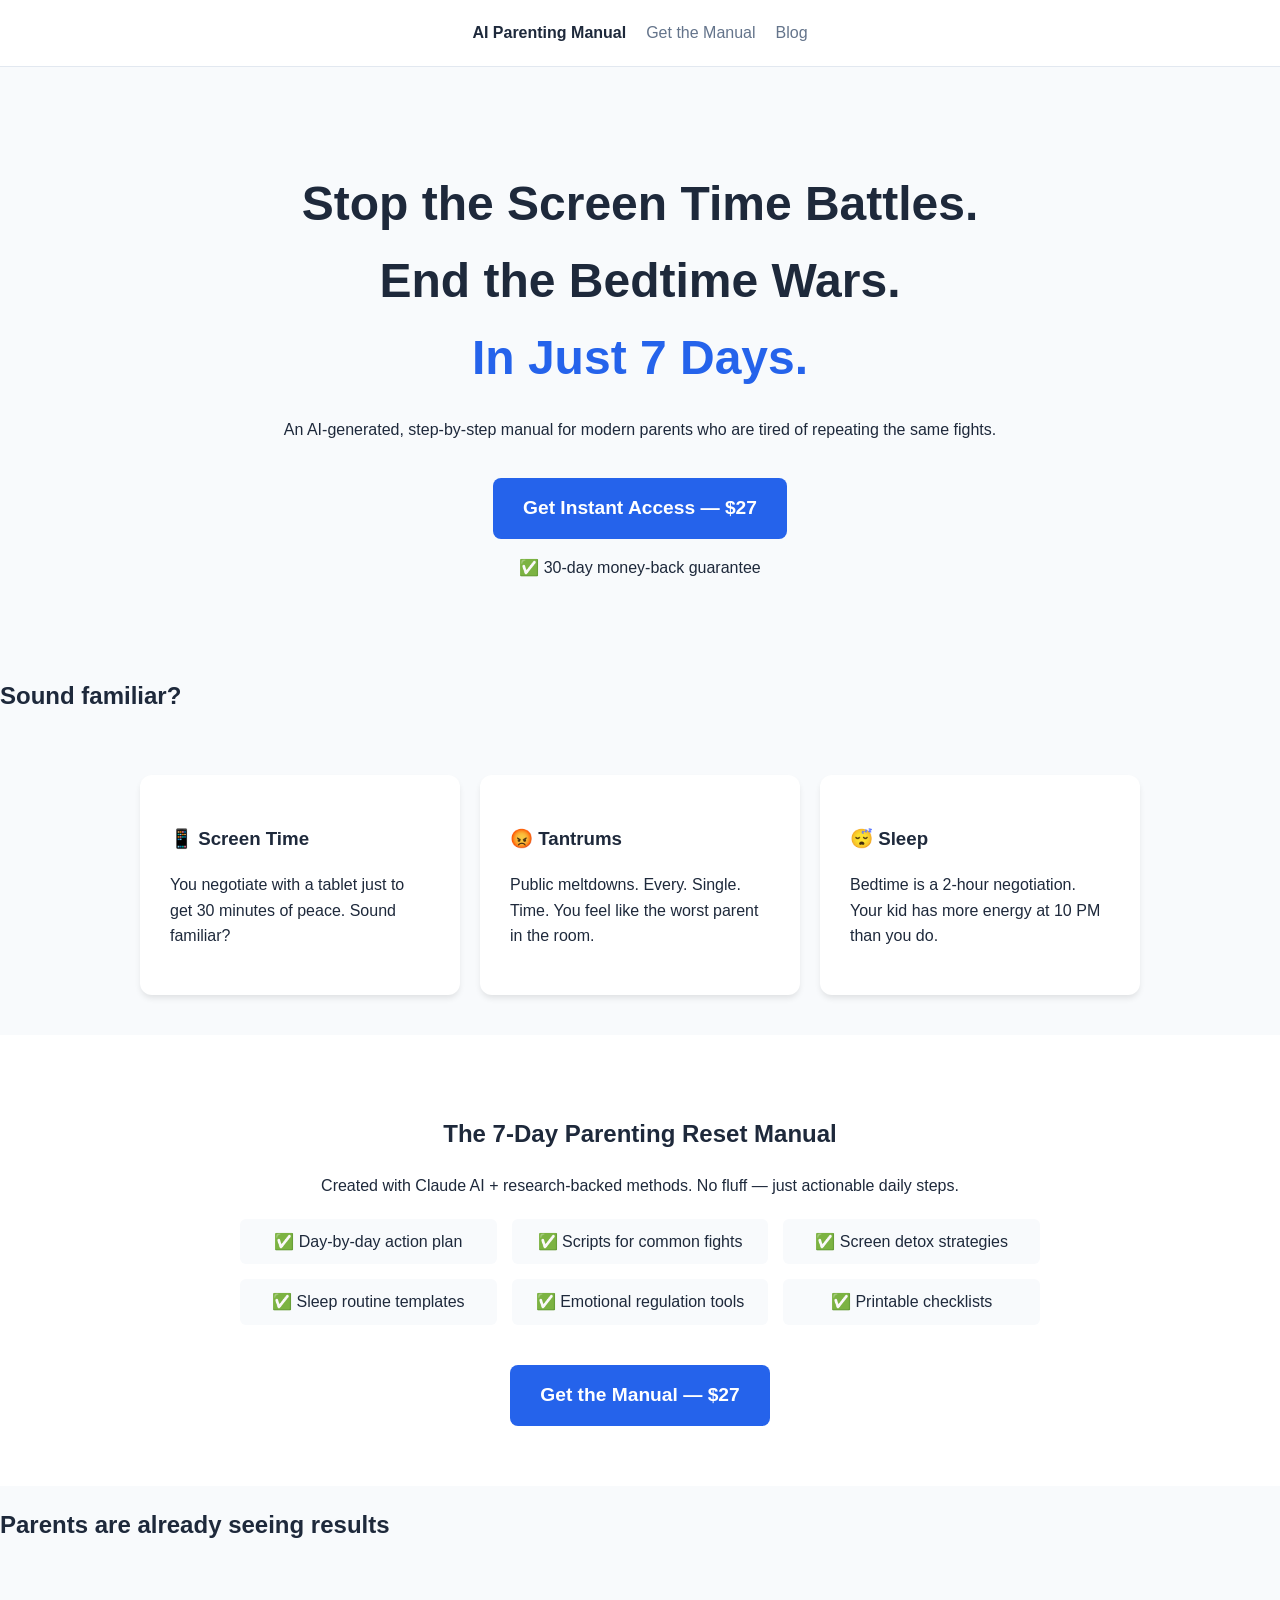
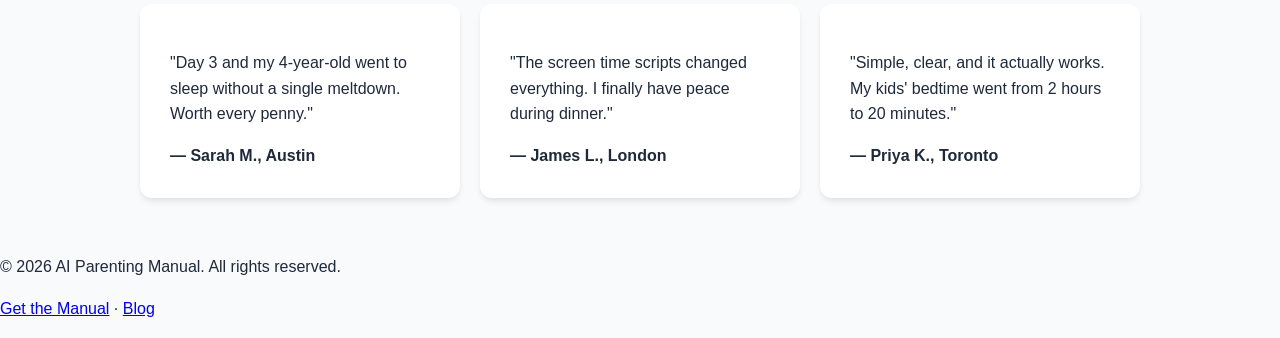
==== index.html @ ca25689a "Add files via upload" ====
<!DOCTYPE html>
<html lang="en">
<head>
    <meta charset="UTF-8">
    <meta name="viewport" content="width=device-width, initial-scale=1.0">
    <title>AI Parenting Manual — Solve Screen Time, Meltdowns & Sleep in 7 Days</title>
    <meta name="description" content="A proven 7-day AI-generated manual helping parents reduce screen time, end tantrums, and fix sleep issues. Download instantly.">
    <meta property="og:title" content="AI Parenting Manual — 7-Day Parenting Reset">
    <meta property="og:description" content="AI-generated guide to reduce screen time, stop tantrums, and fix sleep.">
    <meta property="og:image" content="https://your-site.vercel.app/og-cover.png">
    <meta property="og:type" content="website">
    <link rel="stylesheet" href="styles.css">
</head>
<body>
    <nav>
        <a href="index.html" class="logo">AI Parenting Manual</a>
        <a href="product.html" class="nav-link">Get the Manual</a>
        <a href="blog.html" class="nav-link">Blog</a>
    </nav>

    <section class="hero">
        <div class="hero-content">
            <h1>Stop the Screen Time Battles.<br>End the Bedtime Wars.<br><span class="accent">In Just 7 Days.</span></h1>
            <p class="subtitle">An AI-generated, step-by-step manual for modern parents who are tired of repeating the same fights.</p>
            <a href="product.html" class="cta-button">Get Instant Access — $27</a>
            <p class="guarantee">✅ 30-day money-back guarantee</p>
        </div>
    </section>

    <section class="problems">
        <h2>Sound familiar?</h2>
        <div class="problem-grid">
            <div class="problem-card">
                <h3>📱 Screen Time</h3>
                <p>You negotiate with a tablet just to get 30 minutes of peace. Sound familiar?</p>
            </div>
            <div class="problem-card">
                <h3>😡 Tantrums</h3>
                <p>Public meltdowns. Every. Single. Time. You feel like the worst parent in the room.</p>
            </div>
            <div class="problem-card">
                <h3>😴 Sleep</h3>
                <p>Bedtime is a 2-hour negotiation. Your kid has more energy at 10 PM than you do.</p>
            </div>
        </div>
    </section>

    <section class="solution">
        <h2>The 7-Day Parenting Reset Manual</h2>
        <p>Created with Claude AI + research-backed methods. No fluff — just actionable daily steps.</p>
        <div class="features">
            <div class="feature">✅ Day-by-day action plan</div>
            <div class="feature">✅ Scripts for common fights</div>
            <div class="feature">✅ Screen detox strategies</div>
            <div class="feature">✅ Sleep routine templates</div>
            <div class="feature">✅ Emotional regulation tools</div>
            <div class="feature">✅ Printable checklists</div>
        </div>
        <a href="product.html" class="cta-button">Get the Manual — $27</a>
    </section>

    <section class="testimonials">
        <h2>Parents are already seeing results</h2>
        <div class="testimonial-grid">
            <div class="testimonial">
                <p>"Day 3 and my 4-year-old went to sleep without a single meltdown. Worth every penny."</p>
                <strong>— Sarah M., Austin</strong>
            </div>
            <div class="testimonial">
                <p>"The screen time scripts changed everything. I finally have peace during dinner."</p>
                <strong>— James L., London</strong>
            </div>
            <div class="testimonial">
                <p>"Simple, clear, and it actually works. My kids' bedtime went from 2 hours to 20 minutes."</p>
                <strong>— Priya K., Toronto</strong>
            </div>
        </div>
    </section>

    <footer>
        <p>© 2026 AI Parenting Manual. All rights reserved.</p>
        <p><a href="product.html">Get the Manual</a> · <a href="blog.html">Blog</a></p>
    </footer>
</body>
</html>
---- styles.css ----
/* Simple, clean, high-conversion design */
:root {
    --primary: #2563eb;
    --dark: #1e293b;
    --light: #f8fafc;
    --accent: #f59e0b;
}

body {
    font-family: -apple-system, BlinkMacSystemFont, "Segoe UI", Roboto, sans-serif;
    line-height: 1.6;
    color: var(--dark);
    margin: 0;
    padding: 0;
    background: var(--light);
}

nav {
    display: flex;
    justify-content: center;
    gap: 20px;
    padding: 20px;
    background: white;
    border-bottom: 1px solid #e2e8f0;
}

.logo { font-weight: bold; color: var(--dark); text-decoration: none; }
.nav-link { color: #64748b; text-decoration: none; }
.nav-link.active { color: var(--primary); font-weight: bold; }

.hero { padding: 60px 20px; text-align: center; }
.hero h1 { font-size: 3rem; margin-bottom: 20px; }
.accent { color: var(--primary); }
.cta-button { 
    display: inline-block; padding: 15px 30px; background: var(--primary); 
    color: white; text-decoration: none; border-radius: 8px; font-weight: bold; font-size: 1.2rem;
    margin-top: 20px;
}

.problem-grid, .testimonial-grid { 
    display: grid; grid-template-columns: repeat(auto-fit, minmax(300px, 1fr)); 
    gap: 20px; padding: 40px; max-width: 1000px; margin: auto; 
}

.problem-card, .testimonial { 
    background: white; padding: 30px; border-radius: 12px; box-shadow: 0 4px 6px -1px rgb(0 0 0 / 0.1); 
}

.solution { background: white; padding: 60px 20px; text-align: center; }
.features { 
    display: grid; grid-template-columns: repeat(auto-fit, minmax(250px, 1fr)); 
    gap: 15px; max-width: 800px; margin: 20px auto; 
}
.feature { padding: 10px; background: var(--light); border-radius: 6px; }

.checkout-container { 
    display: flex; gap: 40px; max-width: 900px; margin: 40px auto; padding: 0 20px;
}
.checkout-left, .checkout-right { flex: 1; }
.checkout-right { background: white; padding: 30px; border-radius: 12px; box-shadow: 0 4px 6px -1px rgb(0 0 0 / 0.1); }
.form-group { margin-bottom: 15px; }
.form-group label { display: block; margin-bottom: 5px; }
.form-group input, .form-group select { width: 100%; padding: 10px; border: 1px solid #cbd5e1; border-radius: 6px; }
.btn-primary { width: 100%; padding: 15px; background: var(--primary); color: white; border: none; border-radius: 6px; cursor: pointer; }

.blog-container { display: flex; max-width: 1100px; margin: 40px auto; gap: 40px; padding: 0 20px; }
.blog-posts { flex: 2; }
.blog-sidebar { flex: 1; }
.sidebar-card { background: white; padding: 20px; border-radius: 8px; margin-bottom: 20px; }
.blog-post { background: white; padding: 25px; border-radius: 8px; margin-bottom: 20px; }
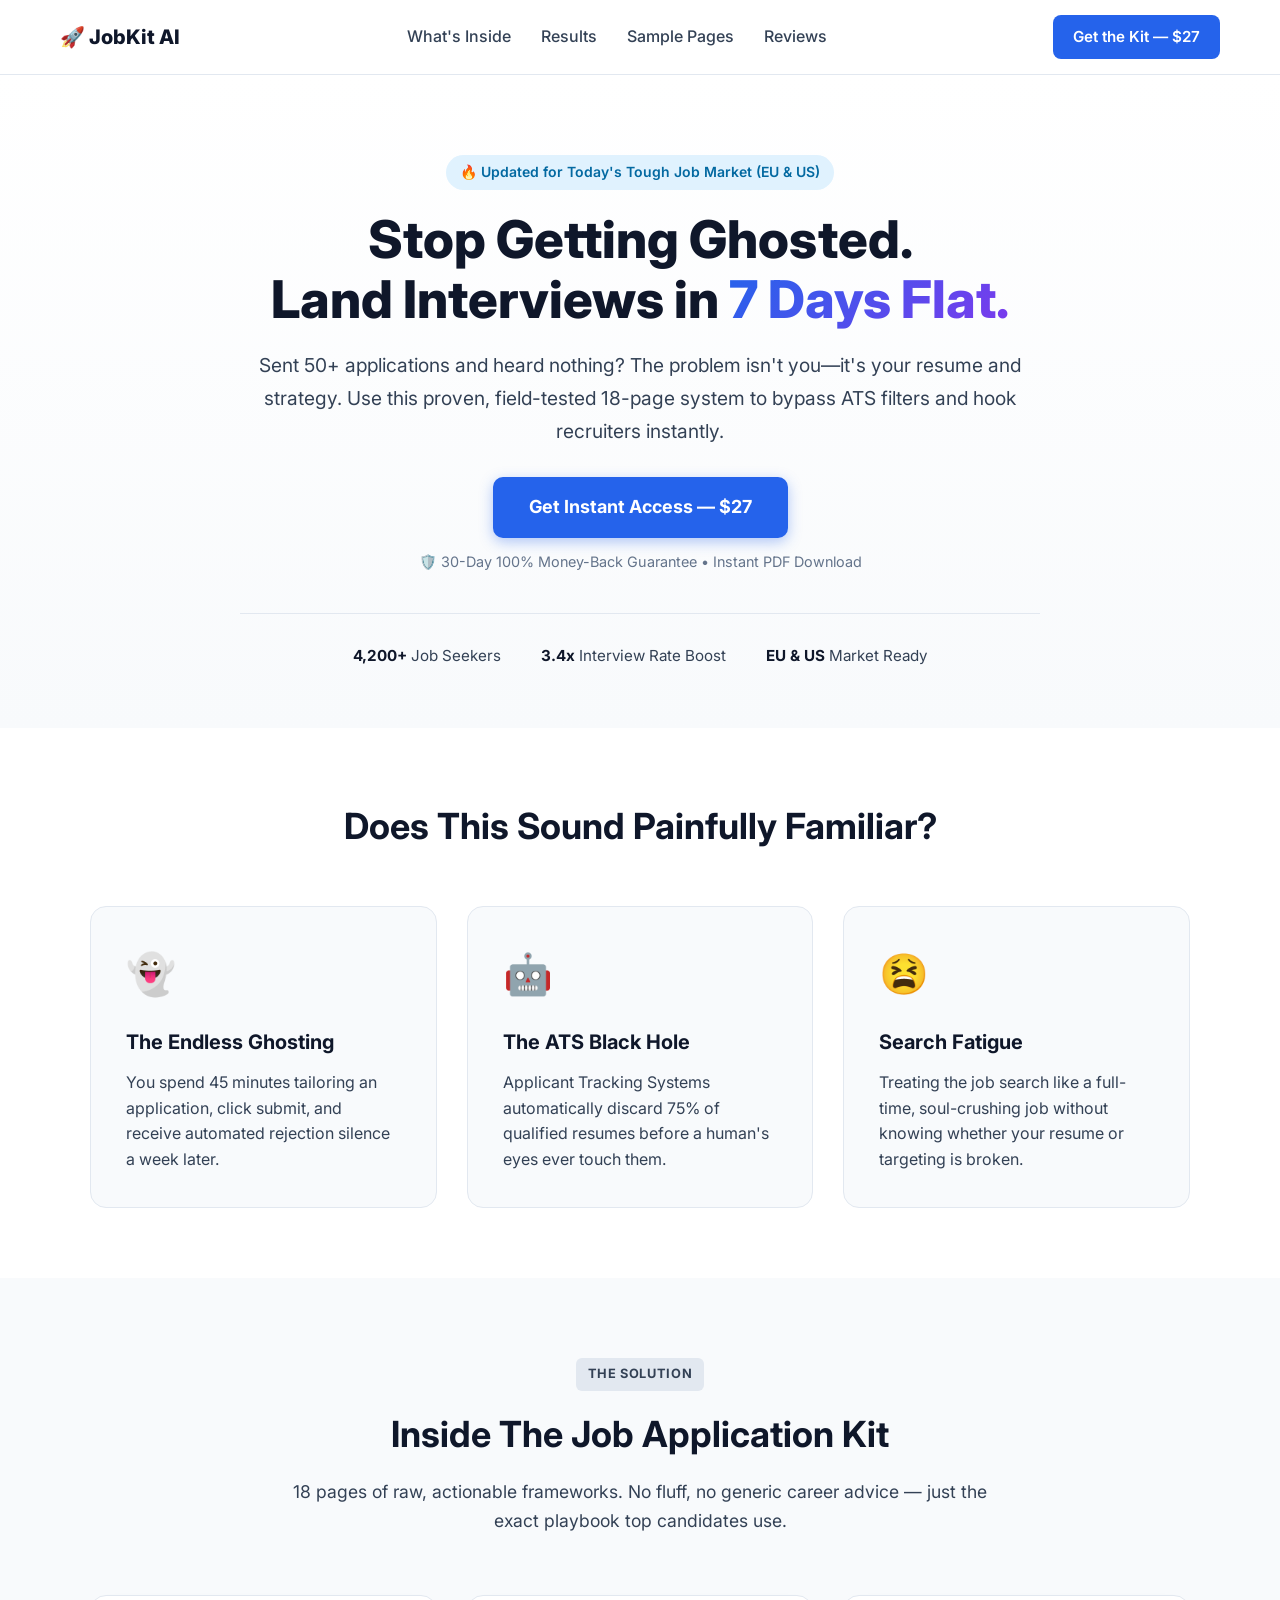
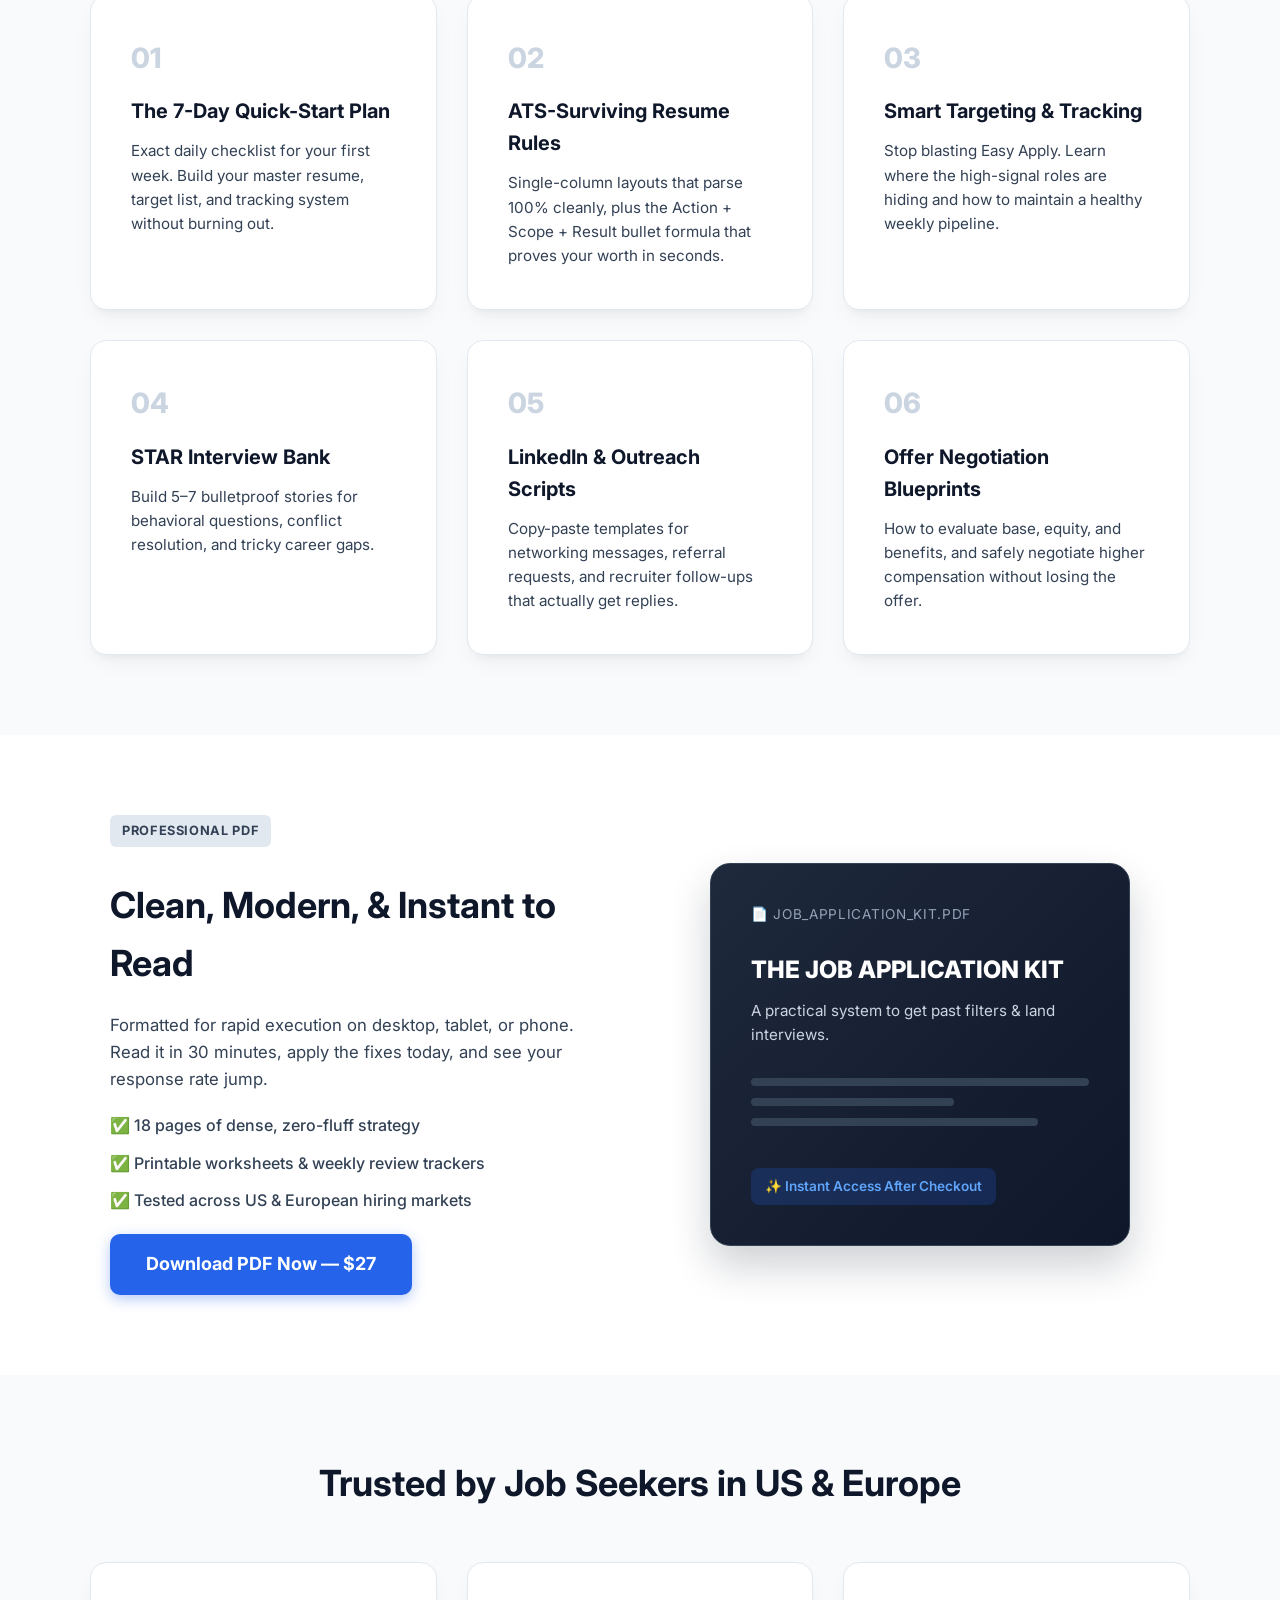
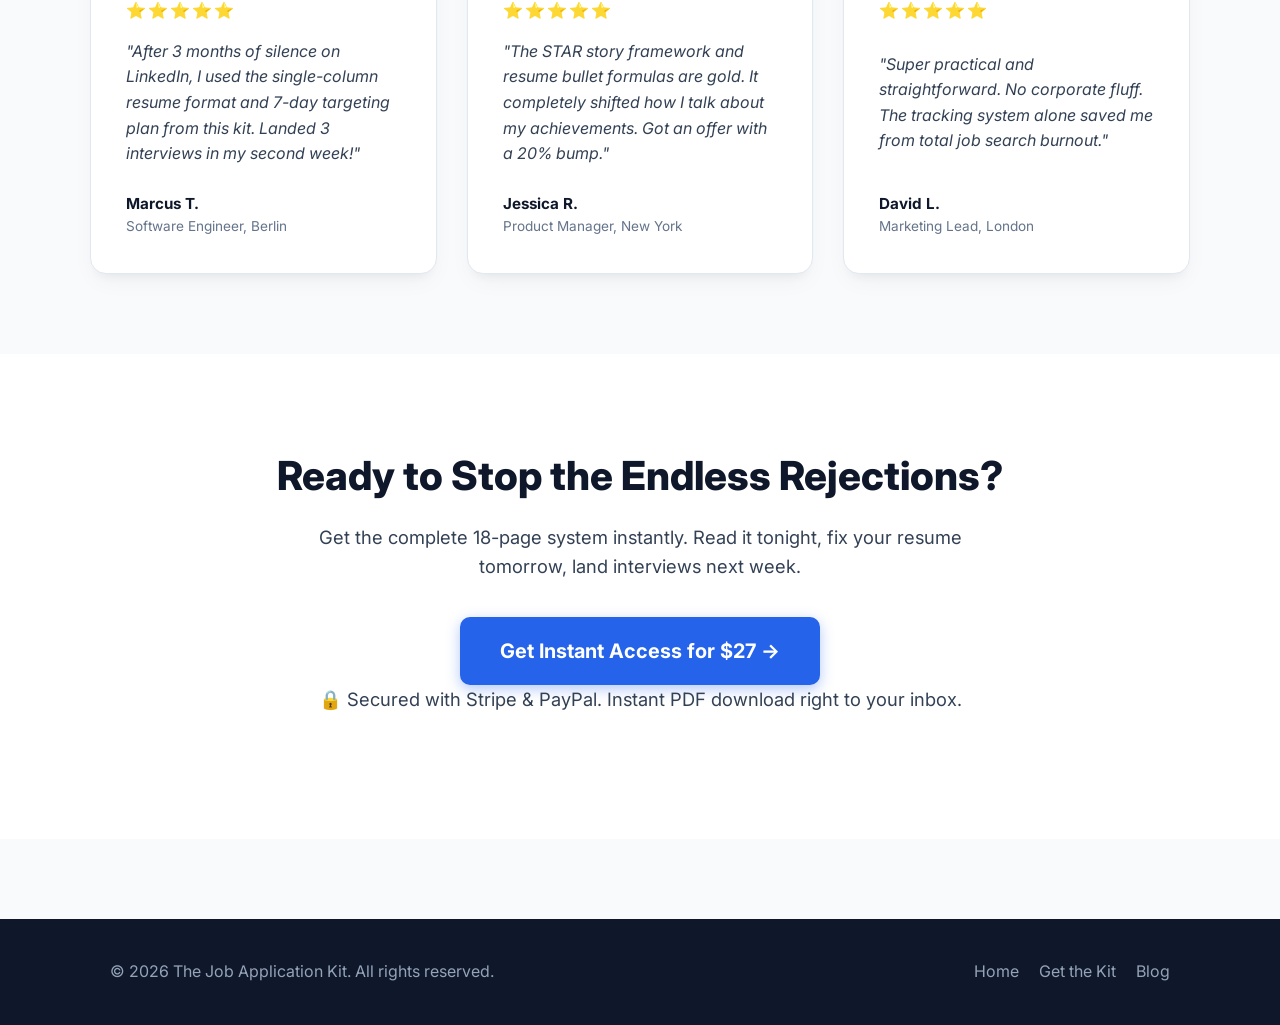
==== commit 368c19a9: "Add files via upload" ====
--- a/index.html
+++ b/index.html
@@ -3,83 +3,195 @@
 <head>
     <meta charset="UTF-8">
     <meta name="viewport" content="width=device-width, initial-scale=1.0">
-    <title>AI Parenting Manual — Solve Screen Time, Meltdowns & Sleep in 7 Days</title>
-    <meta name="description" content="A proven 7-day AI-generated manual helping parents reduce screen time, end tantrums, and fix sleep issues. Download instantly.">
-    <meta property="og:title" content="AI Parenting Manual — 7-Day Parenting Reset">
-    <meta property="og:description" content="AI-generated guide to reduce screen time, stop tantrums, and fix sleep.">
-    <meta property="og:image" content="https://your-site.vercel.app/og-cover.png">
+    <title>The Job Application Kit — Land Interviews & Beat ATS Filters in 7 Days</title>
+    <meta name="description" content="A practical system to get past the filters, land interviews, and move forward in today's competitive market. Clear actions, workable templates, realistic expectations.">
+    <meta property="og:title" content="The Job Application Kit — Land Interviews Fast">
+    <meta property="og:description" content="Stop getting ghosted. Use this exact 7-day system to optimize your resume and land high-paying interviews.">
     <meta property="og:type" content="website">
     <link rel="stylesheet" href="styles.css">
+    <link rel="preconnect" href="https://fonts.googleapis.com">
+    <link rel="preconnect" href="https://fonts.gstatic.com" crossorigin>
+    <link href="https://fonts.googleapis.com/css2?family=Inter:wght@400;500;600;700;800&display=swap" rel="stylesheet">
 </head>
 <body>
-    <nav>
-        <a href="index.html" class="logo">AI Parenting Manual</a>
-        <a href="product.html" class="nav-link">Get the Manual</a>
-        <a href="blog.html" class="nav-link">Blog</a>
-    </nav>
+    <header class="site-header">
+        <div class="header-container">
+            <a href="index.html" class="logo">🚀 JobKit AI</a>
+            <nav class="nav-menu">
+                <a href="#features">What's Inside</a>
+                <a href="#benefits">Results</a>
+                <a href="#preview">Sample Pages</a>
+                <a href="#testimonials">Reviews</a>
+            </nav>
+            <a href="product.html" class="btn-header">Get the Kit — $27</a>
+        </div>
+    </header>
 
-    <section class="hero">
-        <div class="hero-content">
-            <h1>Stop the Screen Time Battles.<br>End the Bedtime Wars.<br><span class="accent">In Just 7 Days.</span></h1>
-            <p class="subtitle">An AI-generated, step-by-step manual for modern parents who are tired of repeating the same fights.</p>
-            <a href="product.html" class="cta-button">Get Instant Access — $27</a>
-            <p class="guarantee">✅ 30-day money-back guarantee</p>
-        </div>
-    </section>
-
-    <section class="problems">
-        <h2>Sound familiar?</h2>
-        <div class="problem-grid">
-            <div class="problem-card">
-                <h3>📱 Screen Time</h3>
-                <p>You negotiate with a tablet just to get 30 minutes of peace. Sound familiar?</p>
+    <section class="hero-section">
+        <div class="hero-container">
+            <div class="hero-badge">🔥 Updated for Today's Tough Job Market (EU & US)</div>
+            <h1>Stop Getting Ghosted.<br>Land Interviews in <span class="gradient-text">7 Days Flat.</span></h1>
+            <p class="hero-subtitle">
+                Sent 50+ applications and heard nothing? The problem isn't you—it's your resume and strategy. 
+                Use this proven, field-tested 18-page system to bypass ATS filters and hook recruiters instantly.
+            </p>
+            <div class="hero-cta-box">
+                <a href="product.html" class="btn-primary btn-pulse">Get Instant Access — $27</a>
+                <p class="hero-guarantee">🛡️ 30-Day 100% Money-Back Guarantee • Instant PDF Download</p>
             </div>
-            <div class="problem-card">
-                <h3>😡 Tantrums</h3>
-                <p>Public meltdowns. Every. Single. Time. You feel like the worst parent in the room.</p>
-            </div>
-            <div class="problem-card">
-                <h3>😴 Sleep</h3>
-                <p>Bedtime is a 2-hour negotiation. Your kid has more energy at 10 PM than you do.</p>
+            <div class="proof-bar">
+                <div class="proof-item"><strong>4,200+</strong> Job Seekers</div>
+                <div class="proof-item"><strong>3.4x</strong> Interview Rate Boost</div>
+                <div class="proof-item"><strong>EU & US</strong> Market Ready</div>
             </div>
         </div>
     </section>
 
-    <section class="solution">
-        <h2>The 7-Day Parenting Reset Manual</h2>
-        <p>Created with Claude AI + research-backed methods. No fluff — just actionable daily steps.</p>
-        <div class="features">
-            <div class="feature">✅ Day-by-day action plan</div>
-            <div class="feature">✅ Scripts for common fights</div>
-            <div class="feature">✅ Screen detox strategies</div>
-            <div class="feature">✅ Sleep routine templates</div>
-            <div class="feature">✅ Emotional regulation tools</div>
-            <div class="feature">✅ Printable checklists</div>
-        </div>
-        <a href="product.html" class="cta-button">Get the Manual — $27</a>
-    </section>
-
-    <section class="testimonials">
-        <h2>Parents are already seeing results</h2>
-        <div class="testimonial-grid">
-            <div class="testimonial">
-                <p>"Day 3 and my 4-year-old went to sleep without a single meltdown. Worth every penny."</p>
-                <strong>— Sarah M., Austin</strong>
-            </div>
-            <div class="testimonial">
-                <p>"The screen time scripts changed everything. I finally have peace during dinner."</p>
-                <strong>— James L., London</strong>
-            </div>
-            <div class="testimonial">
-                <p>"Simple, clear, and it actually works. My kids' bedtime went from 2 hours to 20 minutes."</p>
-                <strong>— Priya K., Toronto</strong>
+    <section class="pain-section" id="benefits">
+        <div class="container">
+            <h2>Does This Sound Painfully Familiar?</h2>
+            <div class="pain-grid">
+                <div class="pain-card">
+                    <div class="pain-icon">👻</div>
+                    <h3>The Endless Ghosting</h3>
+                    <p>You spend 45 minutes tailoring an application, click submit, and receive automated rejection silence a week later.</p>
+                </div>
+                <div class="pain-card">
+                    <div class="pain-icon">🤖</div>
+                    <h3>The ATS Black Hole</h3>
+                    <p>Applicant Tracking Systems automatically discard 75% of qualified resumes before a human's eyes ever touch them.</p>
+                </div>
+                <div class="pain-card">
+                    <div class="pain-icon">😫</div>
+                    <h3>Search Fatigue</h3>
+                    <p>Treating the job search like a full-time, soul-crushing job without knowing whether your resume or targeting is broken.</p>
+                </div>
             </div>
         </div>
     </section>
 
+    <section class="solution-section" id="features">
+        <div class="container">
+            <div class="section-title">
+                <span class="badge">The Solution</span>
+                <h2>Inside The Job Application Kit</h2>
+                <p>18 pages of raw, actionable frameworks. No fluff, no generic career advice — just the exact playbook top candidates use.</p>
+            </div>
+            
+            <div class="features-grid">
+                <div class="feature-card">
+                    <div class="feature-num">01</div>
+                    <h3>The 7-Day Quick-Start Plan</h3>
+                    <p>Exact daily checklist for your first week. Build your master resume, target list, and tracking system without burning out.</p>
+                </div>
+                <div class="feature-card">
+                    <div class="feature-num">02</div>
+                    <h3>ATS-Surviving Resume Rules</h3>
+                    <p>Single-column layouts that parse 100% cleanly, plus the Action + Scope + Result bullet formula that proves your worth in seconds.</p>
+                </div>
+                <div class="feature-card">
+                    <div class="feature-num">03</div>
+                    <h3>Smart Targeting & Tracking</h3>
+                    <p>Stop blasting Easy Apply. Learn where the high-signal roles are hiding and how to maintain a healthy weekly pipeline.</p>
+                </div>
+                <div class="feature-card">
+                    <div class="feature-num">04</div>
+                    <h3>STAR Interview Bank</h3>
+                    <p>Build 5–7 bulletproof stories for behavioral questions, conflict resolution, and tricky career gaps.</p>
+                </div>
+                <div class="feature-card">
+                    <div class="feature-num">05</div>
+                    <h3>LinkedIn & Outreach Scripts</h3>
+                    <p>Copy-paste templates for networking messages, referral requests, and recruiter follow-ups that actually get replies.</p>
+                </div>
+                <div class="feature-card">
+                    <div class="feature-num">06</div>
+                    <h3>Offer Negotiation Blueprints</h3>
+                    <p>How to evaluate base, equity, and benefits, and safely negotiate higher compensation without losing the offer.</p>
+                </div>
+            </div>
+        </div>
+    </section>
+
+    <section class="preview-section" id="preview">
+        <div class="container preview-container">
+            <div class="preview-text">
+                <span class="badge">Professional PDF</span>
+                <h2>Clean, Modern, & Instant to Read</h2>
+                <p>Formatted for rapid execution on desktop, tablet, or phone. Read it in 30 minutes, apply the fixes today, and see your response rate jump.</p>
+                <ul class="preview-list">
+                  <li>✅ 18 pages of dense, zero-fluff strategy</li>
+                  <li>✅ Printable worksheets & weekly review trackers</li>
+                  <li>✅ Tested across US & European hiring markets</li>
+                </ul>
+                <a href="product.html" class="btn-primary" style="margin-top: 20px;">Download PDF Now — $27</a>
+            </div>
+            <div class="preview-mockup">
+                <div class="mockup-box">
+                    <div class="mockup-header">📄 Job_Application_Kit.pdf</div>
+                    <div class="mockup-content">
+                        <h3>THE JOB APPLICATION KIT</h3>
+                        <p class="mockup-sub">A practical system to get past filters & land interviews.</p>
+                        <div class="mockup-line"></div>
+                        <div class="mockup-line short"></div>
+                        <div class="mockup-line med"></div>
+                        <div class="mockup-badge">✨ Instant Access After Checkout</div>
+                    </div>
+                </div>
+            </div>
+        </div>
+    </section>
+
+    <section class="testimonials-section" id="testimonials">
+        <div class="container">
+            <h2>Trusted by Job Seekers in US & Europe</h2>
+            <div class="testimonials-grid">
+                <div class="testimonial-card">
+                    <div class="stars">⭐⭐⭐⭐⭐</div>
+                    <p>"After 3 months of silence on LinkedIn, I used the single-column resume format and 7-day targeting plan from this kit. Landed 3 interviews in my second week!"</p>
+                    <div class="author-info">
+                        <strong>Marcus T.</strong>
+                        <span>Software Engineer, Berlin</span>
+                    </div>
+                </div>
+                <div class="testimonial-card">
+                    <div class="stars">⭐⭐⭐⭐⭐</div>
+                    <p>"The STAR story framework and resume bullet formulas are gold. It completely shifted how I talk about my achievements. Got an offer with a 20% bump."</p>
+                    <div class="author-info">
+                        <strong>Jessica R.</strong>
+                        <span>Product Manager, New York</span>
+                    </div>
+                </div>
+                <div class="testimonial-card">
+                    <div class="stars">⭐⭐⭐⭐⭐</div>
+                    <p>"Super practical and straightforward. No corporate fluff. The tracking system alone saved me from total job search burnout."</p>
+                    <div class="author-info">
+                        <strong>David L.</strong>
+                        <span>Marketing Lead, London</span>
+                    </div>
+                </div>
+            </div>
+        </div>
+    </section>
+
+    <section class="bottom-cta">
+        <div class="container center">
+            <h2>Ready to Stop the Endless Rejections?</h2>
+            <p>Get the complete 18-page system instantly. Read it tonight, fix your resume tomorrow, land interviews next week.</p>
+            <a href="product.html" class="btn-primary btn-pulse" style="font-size: 1.25rem; padding: 18px 40px;">Get Instant Access for $27 →</a>
+            <p class="secure-text">🔒 Secured with Stripe & PayPal. Instant PDF download right to your inbox.</p>
+        </div>
+    </section>
+
     <footer>
-        <p>© 2026 AI Parenting Manual. All rights reserved.</p>
-        <p><a href="product.html">Get the Manual</a> · <a href="blog.html">Blog</a></p>
+        <div class="container footer-content">
+            <p>© 2026 The Job Application Kit. All rights reserved.</p>
+            <div class="footer-links">
+                <a href="index.html">Home</a>
+                <a href="product.html">Get the Kit</a>
+                <a href="blog.html">Blog</a>
+            </div>
+        </div>
     </footer>
 </body>
 </html>
--- a/styles.css
+++ b/styles.css
@@ -1,70 +1,772 @@
-/* Simple, clean, high-conversion design */
 :root {
     --primary: #2563eb;
-    --dark: #1e293b;
-    --light: #f8fafc;
+    --primary-hover: #1d4ed8;
     --accent: #f59e0b;
-}
-
-body {
-    font-family: -apple-system, BlinkMacSystemFont, "Segoe UI", Roboto, sans-serif;
-    line-height: 1.6;
-    color: var(--dark);
+    --dark: #0f172a;
+    --gray-dark: #334155;
+    --gray-light: #f8fafc;
+    --border: #e2e8f0;
+    --white: #ffffff;
+    --shadow: 0 10px 25px -5px rgba(0, 0, 0, 0.05), 0 8px 10px -6px rgba(0, 0, 0, 0.05);
+}
+
+* {
+    box-sizing: border-box;
     margin: 0;
     padding: 0;
-    background: var(--light);
-}
-
-nav {
+}
+
+body {
+    font-family: 'Inter', -apple-system, BlinkMacSystemFont, "Segoe UI", Roboto, sans-serif;
+    color: var(--dark);
+    background-color: var(--gray-light);
+    line-height: 1.6;
+}
+
+a {
+    text-decoration: none;
+    color: inherit;
+}
+
+.container {
+    max-width: 1200px;
+    margin: 0 auto;
+    padding: 0 20px;
+}
+
+.center {
+    text-align: center;
+}
+
+/* Header */
+.site-header {
+    background: var(--white);
+    border-bottom: 1px solid var(--border);
+    position: sticky;
+    top: 0;
+    z-index: 100;
+}
+
+.header-container {
+    max-width: 1200px;
+    margin: 0 auto;
+    padding: 15px 20px;
+    display: flex;
+    justify-content: space-between;
+    align-items: center;
+}
+
+.logo {
+    font-weight: 800;
+    font-size: 1.25rem;
+    color: var(--dark);
+}
+
+.nav-menu {
+    display: flex;
+    gap: 30px;
+}
+
+.nav-menu a {
+    color: var(--gray-dark);
+    font-weight: 500;
+    transition: color 0.2s;
+}
+
+.nav-menu a:hover, .nav-menu a.active {
+    color: var(--primary);
+}
+
+.btn-header {
+    background: var(--primary);
+    color: var(--white);
+    padding: 10px 20px;
+    border-radius: 8px;
+    font-weight: 600;
+    font-size: 0.95rem;
+    transition: background 0.2s;
+}
+
+.btn-header:hover {
+    background: var(--primary-hover);
+}
+
+/* Hero Section */
+.hero-section {
+    padding: 80px 20px 60px;
+    background: linear-gradient(180deg, #ffffff 0%, var(--gray-light) 100%);
+    text-align: center;
+}
+
+.hero-container {
+    max-width: 800px;
+    margin: 0 auto;
+}
+
+.hero-badge {
+    display: inline-block;
+    background: #e0f2fe;
+    color: #0369a1;
+    padding: 6px 14px;
+    border-radius: 50px;
+    font-size: 0.875rem;
+    font-weight: 600;
+    margin-bottom: 20px;
+}
+
+.hero-section h1 {
+    font-size: 3.25rem;
+    font-weight: 800;
+    line-height: 1.15;
+    margin-bottom: 20px;
+    color: var(--dark);
+}
+
+.gradient-text {
+    background: linear-gradient(135deg, var(--primary) 0%, #7c3aed 100%);
+    -webkit-background-clip: text;
+    -webkit-text-fill-color: transparent;
+}
+
+.hero-subtitle {
+    font-size: 1.2rem;
+    color: var(--gray-dark);
+    margin-bottom: 30px;
+    line-height: 1.7;
+}
+
+.hero-cta-box {
+    margin-bottom: 40px;
+}
+
+.btn-primary {
+    display: inline-block;
+    background: var(--primary);
+    color: var(--white);
+    padding: 16px 36px;
+    border-radius: 10px;
+    font-weight: 700;
+    font-size: 1.125rem;
+    box-shadow: 0 4px 14px rgba(37, 99, 235, 0.35);
+    transition: all 0.2s;
+}
+
+.btn-primary:hover {
+    background: var(--primary-hover);
+    transform: translateY(-2px);
+    box-shadow: 0 6px 20px rgba(37, 99, 235, 0.4);
+}
+
+.hero-guarantee {
+    font-size: 0.9rem;
+    color: #64748b;
+    margin-top: 12px;
+}
+
+.proof-bar {
     display: flex;
     justify-content: center;
+    gap: 40px;
+    padding-top: 30px;
+    border-top: 1px solid var(--border);
+    color: var(--gray-dark);
+    font-size: 0.95rem;
+}
+
+.proof-item strong {
+    color: var(--dark);
+}
+
+/* Pain Section */
+.pain-section {
+    padding: 70px 20px;
+    background: var(--white);
+}
+
+.pain-section h2 {
+    text-align: center;
+    font-size: 2.25rem;
+    font-weight: 700;
+    margin-bottom: 50px;
+}
+
+.pain-grid {
+    display: grid;
+    grid-template-columns: repeat(auto-fit, minmax(320px, 1fr));
+    gap: 30px;
+    max-width: 1100px;
+    margin: 0 auto;
+}
+
+.pain-card {
+    background: var(--gray-light);
+    border: 1px solid var(--border);
+    padding: 35px;
+    border-radius: 16px;
+    transition: transform 0.2s;
+}
+
+.pain-card:hover {
+    transform: translateY(-4px);
+}
+
+.pain-icon {
+    font-size: 2.5rem;
+    margin-bottom: 20px;
+}
+
+.pain-card h3 {
+    font-size: 1.25rem;
+    margin-bottom: 12px;
+    color: var(--dark);
+}
+
+.pain-card p {
+    color: var(--gray-dark);
+    font-size: 1rem;
+}
+
+/* Solution Section */
+.solution-section {
+    padding: 80px 20px;
+    background: var(--gray-light);
+}
+
+.section-title {
+    text-align: center;
+    max-width: 700px;
+    margin: 0 auto 60px;
+}
+
+.badge {
+    display: inline-block;
+    background: #e2e8f0;
+    color: var(--gray-dark);
+    padding: 6px 12px;
+    border-radius: 6px;
+    font-size: 0.8rem;
+    font-weight: 700;
+    text-transform: uppercase;
+    letter-spacing: 0.05em;
+    margin-bottom: 15px;
+}
+
+.section-title h2 {
+    font-size: 2.25rem;
+    font-weight: 700;
+    margin-bottom: 15px;
+}
+
+.section-title p {
+    color: var(--gray-dark);
+    font-size: 1.1rem;
+}
+
+.features-grid {
+    display: grid;
+    grid-template-columns: repeat(auto-fit, minmax(340px, 1fr));
+    gap: 30px;
+    max-width: 1100px;
+    margin: 0 auto;
+}
+
+.feature-card {
+    background: var(--white);
+    padding: 40px;
+    border-radius: 16px;
+    box-shadow: var(--shadow);
+    border: 1px solid var(--border);
+    position: relative;
+}
+
+.feature-num {
+    font-size: 1.75rem;
+    font-weight: 800;
+    color: #cbd5e1;
+    margin-bottom: 15px;
+}
+
+.feature-card h3 {
+    font-size: 1.25rem;
+    margin-bottom: 12px;
+    color: var(--dark);
+}
+
+.feature-card p {
+    color: var(--gray-dark);
+    font-size: 0.95rem;
+}
+
+/* Preview Section */
+.preview-section {
+    padding: 80px 20px;
+    background: var(--white);
+}
+
+.preview-container {
+    display: flex;
+    align-items: center;
+    gap: 60px;
+    max-width: 1100px;
+    margin: 0 auto;
+}
+
+.preview-text {
+    flex: 1;
+}
+
+.preview-text h2 {
+    font-size: 2.25rem;
+    font-weight: 700;
+    margin: 15px 0 20px;
+}
+
+.preview-text p {
+    color: var(--gray-dark);
+    font-size: 1.05rem;
+    margin-bottom: 20px;
+}
+
+.preview-list {
+    list-style: none;
+    display: flex;
+    flex-direction: column;
+    gap: 12px;
+    font-weight: 500;
+    color: var(--gray-dark);
+}
+
+.preview-mockup {
+    flex: 1;
+    display: flex;
+    justify-content: center;
+}
+
+.mockup-box {
+    background: linear-gradient(135deg, #1e293b 0%, #0f172a 100%);
+    color: var(--white);
+    width: 100%;
+    max-width: 420px;
+    padding: 40px;
+    border-radius: 20px;
+    box-shadow: 0 20px 40px rgba(15, 23, 42, 0.2);
+    border: 1px solid #334155;
+}
+
+.mockup-header {
+    font-size: 0.85rem;
+    color: #94a3b8;
+    margin-bottom: 25px;
+    text-transform: uppercase;
+    letter-spacing: 0.05em;
+}
+
+.mockup-content h3 {
+    font-size: 1.5rem;
+    font-weight: 800;
+    margin-bottom: 10px;
+}
+
+.mockup-sub {
+    color: #cbd5e1;
+    font-size: 0.95rem;
+    margin-bottom: 30px;
+}
+
+.mockup-line {
+    height: 8px;
+    background: #334155;
+    border-radius: 4px;
+    margin-bottom: 12px;
+}
+
+.mockup-line.short { width: 60%; }
+.mockup-line.med { width: 85%; }
+
+.mockup-badge {
+    margin-top: 30px;
+    display: inline-block;
+    background: rgba(37, 99, 235, 0.2);
+    color: #60a5fa;
+    padding: 8px 14px;
+    border-radius: 8px;
+    font-size: 0.85rem;
+    font-weight: 600;
+}
+
+/* Testimonials */
+.testimonials-section {
+    padding: 80px 20px;
+    background: var(--gray-light);
+}
+
+.testimonials-section h2 {
+    text-align: center;
+    font-size: 2.25rem;
+    font-weight: 700;
+    margin-bottom: 50px;
+}
+
+.testimonials-grid {
+    display: grid;
+    grid-template-columns: repeat(auto-fit, minmax(320px, 1fr));
+    gap: 30px;
+    max-width: 1100px;
+    margin: 0 auto;
+}
+
+.testimonial-card {
+    background: var(--white);
+    padding: 35px;
+    border-radius: 16px;
+    box-shadow: var(--shadow);
+    border: 1px solid var(--border);
+    display: flex;
+    flex-direction: column;
+    justify-content: space-between;
+}
+
+.stars {
+    color: var(--accent);
+    margin-bottom: 15px;
+    letter-spacing: 2px;
+}
+
+.testimonial-card p {
+    color: var(--gray-dark);
+    font-style: italic;
+    margin-bottom: 25px;
+    font-size: 1rem;
+}
+
+.author-info {
+    display: flex;
+    flex-direction: column;
+}
+
+.author-info strong {
+    color: var(--dark);
+    font-size: 0.95rem;
+}
+
+.author-info span {
+    color: #64748b;
+    font-size: 0.85rem;
+}
+
+/* Bottom CTA */
+.bottom-cta {
+    padding: 90px 20px;
+    background: var(--white);
+    text-align: center;
+}
+
+.bottom-cta h2 {
+    font-size: 2.5rem;
+    font-weight: 800;
+    margin-bottom: 15px;
+}
+
+.bottom-cta p {
+    color: var(--gray-dark);
+    font-size: 1.15rem;
+    max-width: 650px;
+    margin: 0 auto 35px;
+}
+
+.secure-text {
+    font-size: 0.875rem;
+    color: #64748b;
+    margin-top: 15px;
+}
+
+/* Checkout Page */
+.checkout-main {
+    padding: 60px 20px;
+    max-width: 1100px;
+    margin: 0 auto;
+    min-height: calc(100vh - 180px);
+}
+
+.checkout-container-grid {
+    display: grid;
+    grid-template-columns: 1.2fr 1fr;
+    gap: 50px;
+    align-items: flex-start;
+}
+
+.checkout-left h1 {
+    font-size: 2.5rem;
+    font-weight: 800;
+    margin: 15px 0 20px;
+}
+
+.checkout-desc {
+    color: var(--gray-dark);
+    font-size: 1.1rem;
+    margin-bottom: 30px;
+}
+
+.product-highlights h3 {
+    font-size: 1.15rem;
+    margin-bottom: 15px;
+}
+
+.product-highlights ul {
+    list-style: none;
+    display: flex;
+    flex-direction: column;
+    gap: 12px;
+    color: var(--gray-dark);
+    margin-bottom: 30px;
+}
+
+.guarantee-box-checkout {
+    background: #f0fdf4;
+    border: 1px solid #bbf7d0;
+    padding: 20px;
+    border-radius: 12px;
+    color: #166534;
+}
+
+.guarantee-box-checkout strong {
+    display: block;
+    margin-bottom: 5px;
+}
+
+.guarantee-box-checkout p {
+    font-size: 0.9rem;
+    margin: 0;
+}
+
+.checkout-card {
+    background: var(--white);
+    padding: 35px;
+    border-radius: 20px;
+    box-shadow: var(--shadow);
+    border: 1px solid var(--border);
+}
+
+.order-summary-header {
+    display: flex;
+    justify-content: space-between;
+    align-items: center;
+    font-size: 1.2rem;
+    font-weight: 700;
+    padding-bottom: 20px;
+    border-bottom: 1px solid var(--border);
+    margin-bottom: 25px;
+}
+
+.price-tag {
+    color: var(--primary);
+    font-size: 1.5rem;
+}
+
+.form-group {
+    margin-bottom: 20px;
+}
+
+.form-group label {
+    display: block;
+    font-weight: 600;
+    font-size: 0.9rem;
+    margin-bottom: 8px;
+    color: var(--gray-dark);
+}
+
+.form-group input, .form-group select {
+    width: 100%;
+    padding: 12px 16px;
+    border: 1px solid #cbd5e1;
+    border-radius: 8px;
+    font-size: 1rem;
+    outline: none;
+    transition: border-color 0.2s;
+}
+
+.form-group input:focus, .form-group select:focus {
+    border-color: var(--primary);
+}
+
+.btn-large {
+    width: 100%;
+    text-align: center;
+    padding: 16px;
+    margin-top: 10px;
+}
+
+.secure-checkout-note {
+    font-size: 0.8rem;
+    color: #64748b;
+    text-align: center;
+    margin-top: 20px;
+}
+
+/* Blog Page */
+.blog-hero {
+    padding: 60px 20px 40px;
+    background: var(--white);
+    border-bottom: 1px solid var(--border);
+}
+
+.blog-hero h1 {
+    font-size: 2.5rem;
+    font-weight: 800;
+    margin: 15px 0 10px;
+}
+
+.blog-container {
+    display: grid;
+    grid-template-columns: 2fr 1fr;
+    gap: 40px;
+    max-width: 1100px;
+    margin: 40px auto;
+    padding: 0 20px;
+}
+
+.blog-posts {
+    display: flex;
+    flex-direction: column;
+    gap: 30px;
+}
+
+.blog-post-card {
+    background: var(--white);
+    padding: 35px;
+    border-radius: 16px;
+    box-shadow: var(--shadow);
+    border: 1px solid var(--border);
+}
+
+.post-meta {
+    display: flex;
+    justify-content: space-between;
+    align-items: center;
+    margin-bottom: 15px;
+    font-size: 0.85rem;
+    color: #64748b;
+}
+
+.tag {
+    background: #eff6ff;
+    color: var(--primary);
+    padding: 4px 10px;
+    border-radius: 6px;
+    font-weight: 600;
+}
+
+.blog-post-card h2 {
+    font-size: 1.5rem;
+    font-weight: 700;
+    margin-bottom: 12px;
+}
+
+.blog-post-card p {
+    color: var(--gray-dark);
+    margin-bottom: 20px;
+}
+
+.read-more {
+    color: var(--primary);
+    font-weight: 600;
+}
+
+.blog-sidebar {
+    display: flex;
+    flex-direction: column;
+    gap: 25px;
+}
+
+.sidebar-widget {
+    background: var(--white);
+    padding: 25px;
+    border-radius: 16px;
+    box-shadow: var(--shadow);
+    border: 1px solid var(--border);
+}
+
+.promo-widget {
+    background: linear-gradient(135deg, #1e293b 0%, #0f172a 100%);
+    color: var(--white);
+}
+
+.promo-widget p {
+    color: #cbd5e1;
+    font-size: 0.95rem;
+    margin: 10px 0 15px;
+}
+
+.sidebar-widget h3 {
+    font-size: 1.15rem;
+    margin-bottom: 15px;
+}
+
+.topic-list {
+    list-style: none;
+    display: flex;
+    flex-direction: column;
+    gap: 10px;
+}
+
+.topic-list a {
+    color: var(--gray-dark);
+    font-size: 0.95rem;
+}
+
+.topic-list a:hover {
+    color: var(--primary);
+}
+
+.sidebar-form {
+    display: flex;
+    flex-direction: column;
+    gap: 12px;
+}
+
+.sidebar-form input {
+    padding: 10px 14px;
+    border: 1px solid #cbd5e1;
+    border-radius: 8px;
+    font-size: 0.95rem;
+}
+
+/* Footer */
+footer {
+    background: var(--dark);
+    color: #94a3b8;
+    padding: 40px 20px;
+    margin-top: 80px;
+}
+
+.footer-content {
+    display: flex;
+    justify-content: space-between;
+    align-items: center;
+    max-width: 1100px;
+    margin: 0 auto;
+}
+
+.footer-links {
+    display: flex;
     gap: 20px;
-    padding: 20px;
-    background: white;
-    border-bottom: 1px solid #e2e8f0;
-}
-
-.logo { font-weight: bold; color: var(--dark); text-decoration: none; }
-.nav-link { color: #64748b; text-decoration: none; }
-.nav-link.active { color: var(--primary); font-weight: bold; }
-
-.hero { padding: 60px 20px; text-align: center; }
-.hero h1 { font-size: 3rem; margin-bottom: 20px; }
-.accent { color: var(--primary); }
-.cta-button { 
-    display: inline-block; padding: 15px 30px; background: var(--primary); 
-    color: white; text-decoration: none; border-radius: 8px; font-weight: bold; font-size: 1.2rem;
-    margin-top: 20px;
-}
-
-.problem-grid, .testimonial-grid { 
-    display: grid; grid-template-columns: repeat(auto-fit, minmax(300px, 1fr)); 
-    gap: 20px; padding: 40px; max-width: 1000px; margin: auto; 
-}
-
-.problem-card, .testimonial { 
-    background: white; padding: 30px; border-radius: 12px; box-shadow: 0 4px 6px -1px rgb(0 0 0 / 0.1); 
-}
-
-.solution { background: white; padding: 60px 20px; text-align: center; }
-.features { 
-    display: grid; grid-template-columns: repeat(auto-fit, minmax(250px, 1fr)); 
-    gap: 15px; max-width: 800px; margin: 20px auto; 
-}
-.feature { padding: 10px; background: var(--light); border-radius: 6px; }
-
-.checkout-container { 
-    display: flex; gap: 40px; max-width: 900px; margin: 40px auto; padding: 0 20px;
-}
-.checkout-left, .checkout-right { flex: 1; }
-.checkout-right { background: white; padding: 30px; border-radius: 12px; box-shadow: 0 4px 6px -1px rgb(0 0 0 / 0.1); }
-.form-group { margin-bottom: 15px; }
-.form-group label { display: block; margin-bottom: 5px; }
-.form-group input, .form-group select { width: 100%; padding: 10px; border: 1px solid #cbd5e1; border-radius: 6px; }
-.btn-primary { width: 100%; padding: 15px; background: var(--primary); color: white; border: none; border-radius: 6px; cursor: pointer; }
-
-.blog-container { display: flex; max-width: 1100px; margin: 40px auto; gap: 40px; padding: 0 20px; }
-.blog-posts { flex: 2; }
-.blog-sidebar { flex: 1; }
-.sidebar-card { background: white; padding: 20px; border-radius: 8px; margin-bottom: 20px; }
-.blog-post { background: white; padding: 25px; border-radius: 8px; margin-bottom: 20px; }
+}
+
+.footer-links a {
+    color: #94a3b8;
+    transition: color 0.2s;
+}
+
+.footer-links a:hover {
+    color: var(--white);
+}
+
+/* Responsive */
+@media (max-width: 768px) {
+    .hero-section h1 { font-size: 2.25rem; }
+    .preview-container, .checkout-container-grid, .blog-container, .footer-content {
+        flex-direction: column;
+        grid-template-columns: 1fr;
+    }
+    .proof-bar { flex-direction: column; gap: 15px; }
+}
